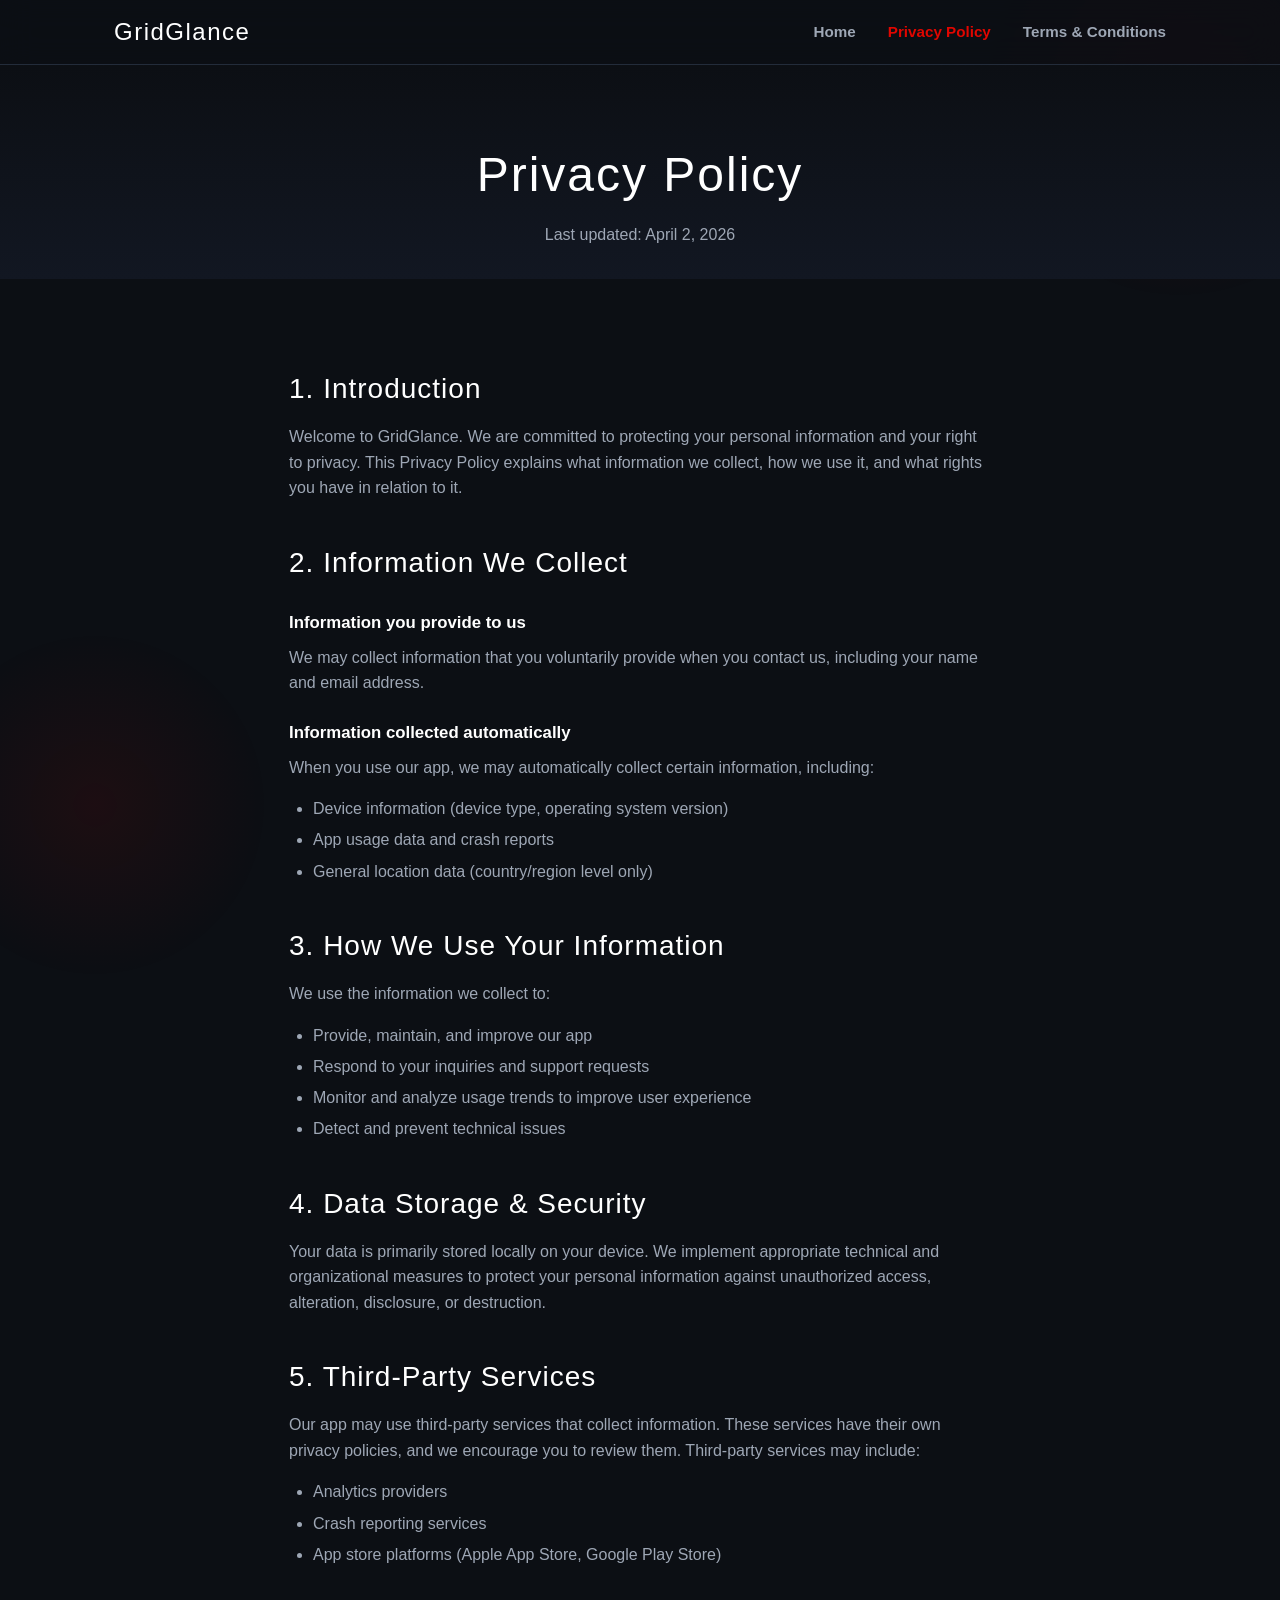
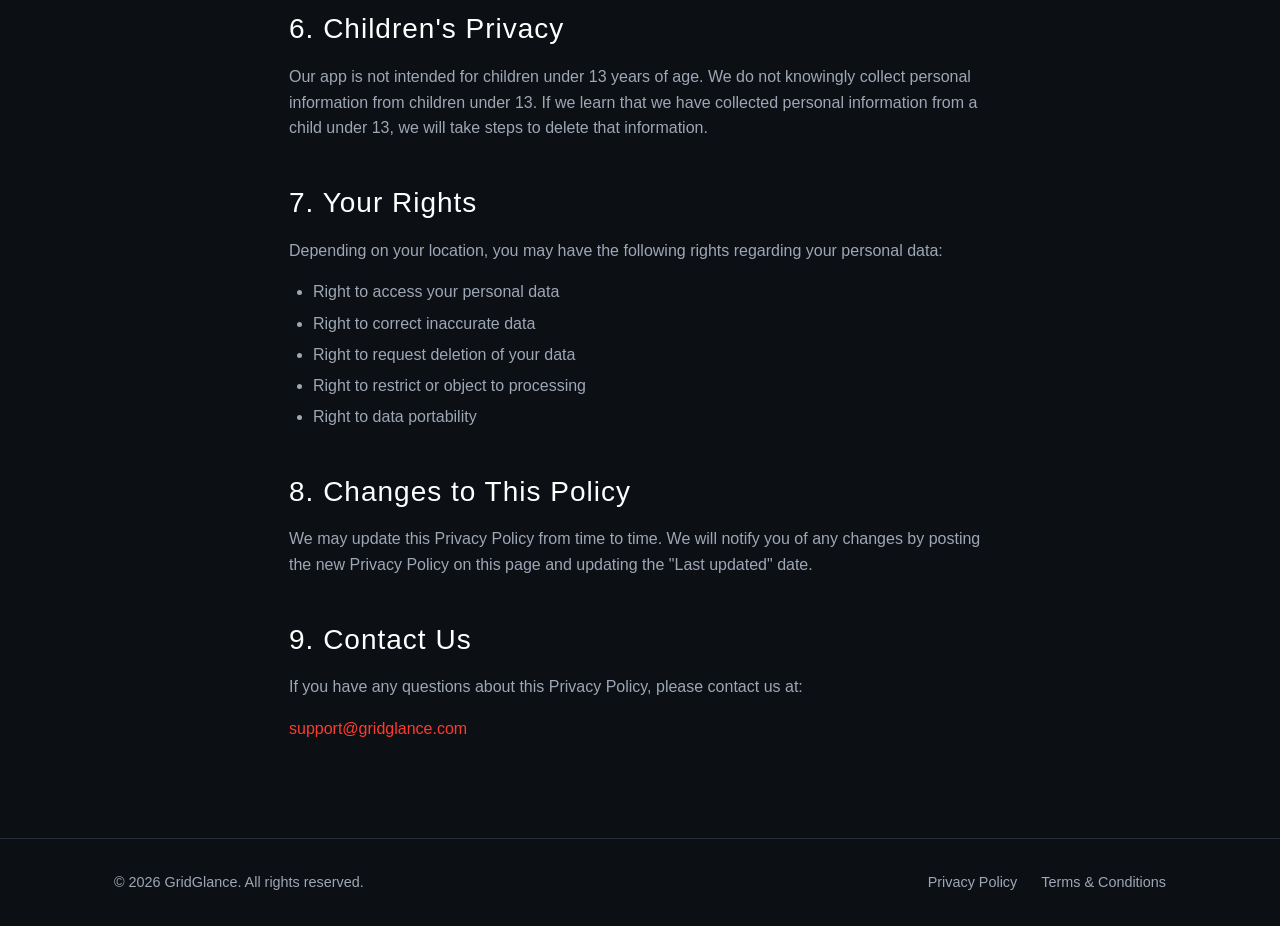
==== privacy.html @ 72bb7f55 "Add initial HTML, CSS, and JavaScript files for GridGlance web application" ====
<!DOCTYPE html>
<html lang="en">
<head>
    <meta charset="UTF-8">
    <meta name="viewport" content="width=device-width, initial-scale=1.0">
    <title>Privacy Policy - GridGlance</title>
    <link rel="stylesheet" href="css/style.css">
</head>
<body>
    <nav class="navbar">
        <div class="container nav-container">
            <a href="index.html" class="logo">GridGlance</a>
            <ul class="nav-links">
                <li><a href="index.html">Home</a></li>
                <li><a href="privacy.html" class="active">Privacy Policy</a></li>
                <li><a href="terms.html">Terms &amp; Conditions</a></li>
            </ul>
            <button class="nav-toggle" aria-label="Toggle navigation">
                <span></span>
                <span></span>
                <span></span>
            </button>
        </div>
    </nav>

    <section class="page-header">
        <div class="container">
            <h1>Privacy Policy</h1>
            <p>Last updated: April 2, 2026</p>
        </div>
    </section>

    <section class="content">
        <div class="container content-narrow">
            <h2>1. Introduction</h2>
            <p>Welcome to GridGlance. We are committed to protecting your personal information and your right to privacy. This Privacy Policy explains what information we collect, how we use it, and what rights you have in relation to it.</p>

            <h2>2. Information We Collect</h2>
            <h3>Information you provide to us</h3>
            <p>We may collect information that you voluntarily provide when you contact us, including your name and email address.</p>

            <h3>Information collected automatically</h3>
            <p>When you use our app, we may automatically collect certain information, including:</p>
            <ul>
                <li>Device information (device type, operating system version)</li>
                <li>App usage data and crash reports</li>
                <li>General location data (country/region level only)</li>
            </ul>

            <h2>3. How We Use Your Information</h2>
            <p>We use the information we collect to:</p>
            <ul>
                <li>Provide, maintain, and improve our app</li>
                <li>Respond to your inquiries and support requests</li>
                <li>Monitor and analyze usage trends to improve user experience</li>
                <li>Detect and prevent technical issues</li>
            </ul>

            <h2>4. Data Storage & Security</h2>
            <p>Your data is primarily stored locally on your device. We implement appropriate technical and organizational measures to protect your personal information against unauthorized access, alteration, disclosure, or destruction.</p>

            <h2>5. Third-Party Services</h2>
            <p>Our app may use third-party services that collect information. These services have their own privacy policies, and we encourage you to review them. Third-party services may include:</p>
            <ul>
                <li>Analytics providers</li>
                <li>Crash reporting services</li>
                <li>App store platforms (Apple App Store, Google Play Store)</li>
            </ul>

            <h2>6. Children's Privacy</h2>
            <p>Our app is not intended for children under 13 years of age. We do not knowingly collect personal information from children under 13. If we learn that we have collected personal information from a child under 13, we will take steps to delete that information.</p>

            <h2>7. Your Rights</h2>
            <p>Depending on your location, you may have the following rights regarding your personal data:</p>
            <ul>
                <li>Right to access your personal data</li>
                <li>Right to correct inaccurate data</li>
                <li>Right to request deletion of your data</li>
                <li>Right to restrict or object to processing</li>
                <li>Right to data portability</li>
            </ul>

            <h2>8. Changes to This Policy</h2>
            <p>We may update this Privacy Policy from time to time. We will notify you of any changes by posting the new Privacy Policy on this page and updating the "Last updated" date.</p>

            <h2>9. Contact Us</h2>
            <p>If you have any questions about this Privacy Policy, please contact us at:</p>
            <p><a href="mailto:support@gridglance.com">support@gridglance.com</a></p>
        </div>
    </section>

    <footer class="footer">
        <div class="container">
            <div class="footer-content">
                <p>&copy; 2026 GridGlance. All rights reserved.</p>
                <div class="footer-links">
                    <a href="privacy.html">Privacy Policy</a>
                    <a href="terms.html">Terms &amp; Conditions</a>
                </div>
            </div>
        </div>
    </footer>

    <script src="js/script.js"></script>
</body>
</html>
---- css/style.css ----
/* ===== Reset & Base ===== */
*,
*::before,
*::after {
    margin: 0;
    padding: 0;
    box-sizing: border-box;
}

@import url('https://fonts.googleapis.com/css2?family=Bebas+Neue&family=Titillium+Web:wght@300;400;600;700&display=swap');

:root {
    /* Brand */
    --f1-red: #E10600;
    --f1-red-bright: #FF3B30;

    /* Dark theme (default) */
    --bg: #0C0F14;
    --bg-alt: #121722;
    --surface: #151B24;
    --surface-alt: #1C2430;
    --border: #232C3A;
    --text: #ffffff;
    --text-muted: #9EA7B5;

    /* Design tokens */
    --radius: 18px;
    --radius-sm: 12px;
    --radius-xs: 6px;
    --glass-opacity: 0.95;
}

html {
    scroll-behavior: smooth;
}

body {
    font-family: 'Titillium Web', -apple-system, BlinkMacSystemFont, "Segoe UI", Roboto, sans-serif;
    color: var(--text);
    background: var(--bg);
    line-height: 1.6;
    min-height: 100vh;
    display: flex;
    flex-direction: column;
}

a {
    color: var(--f1-red-bright);
    text-decoration: none;
}

a:hover {
    text-decoration: underline;
}

ul {
    padding-left: 1.5rem;
}

h1, h2, h3 {
    font-family: 'Bebas Neue', sans-serif;
    letter-spacing: 1.2px;
    font-weight: 400;
}

.container {
    max-width: 1100px;
    margin: 0 auto;
    padding: 0 1.5rem;
}

/* ===== Background Glow (matches F1Scaffold) ===== */
body::before,
body::after {
    content: '';
    position: fixed;
    border-radius: 50%;
    pointer-events: none;
    z-index: 0;
}

body::before {
    width: 400px;
    height: 400px;
    top: -100px;
    right: -100px;
    background: radial-gradient(circle, rgba(225, 6, 0, 0.12) 0%, transparent 70%);
}

body::after {
    width: 350px;
    height: 350px;
    bottom: -80px;
    left: -80px;
    background: radial-gradient(circle, rgba(225, 6, 0, 0.08) 0%, transparent 70%);
}

/* ===== Navbar ===== */
.navbar {
    background: rgba(12, 15, 20, 0.85);
    backdrop-filter: blur(16px);
    -webkit-backdrop-filter: blur(16px);
    border-bottom: 1px solid var(--border);
    position: sticky;
    top: 0;
    z-index: 100;
}

.nav-container {
    display: flex;
    align-items: center;
    justify-content: space-between;
    height: 64px;
}

.logo {
    font-family: 'Bebas Neue', sans-serif;
    font-size: 1.5rem;
    font-weight: 400;
    color: var(--text);
    text-decoration: none;
    letter-spacing: 1.5px;
}

.logo:hover {
    text-decoration: none;
    color: var(--f1-red);
}

.nav-links {
    display: flex;
    list-style: none;
    gap: 2rem;
    padding: 0;
}

.nav-links a {
    color: var(--text-muted);
    font-size: 0.95rem;
    font-weight: 600;
    text-decoration: none;
    transition: color 0.2s;
}

.nav-links a:hover,
.nav-links a.active {
    color: var(--f1-red);
    text-decoration: none;
}

.nav-toggle {
    display: none;
    flex-direction: column;
    gap: 5px;
    background: none;
    border: none;
    cursor: pointer;
    padding: 4px;
}

.nav-toggle span {
    display: block;
    width: 24px;
    height: 2px;
    background: var(--text);
    border-radius: 2px;
    transition: 0.3s;
}

/* ===== Hero ===== */
.hero {
    text-align: center;
    padding: 7rem 1.5rem 5rem;
    position: relative;
    z-index: 1;
    background: linear-gradient(180deg, var(--bg) 0%, var(--bg-alt) 100%);
}

.hero h1 {
    font-size: 4rem;
    letter-spacing: 3px;
    margin-bottom: 1rem;
    color: var(--text);
}

.hero-subtitle {
    font-size: 1.15rem;
    color: var(--text-muted);
    margin-bottom: 2.5rem;
    max-width: 480px;
    margin-left: auto;
    margin-right: auto;
    font-weight: 300;
}

.download-buttons {
    display: flex;
    gap: 1rem;
    justify-content: center;
    flex-wrap: wrap;
}

.btn {
    display: inline-flex;
    align-items: center;
    gap: 0.5rem;
    padding: 0.85rem 1.75rem;
    border-radius: var(--radius-sm);
    font-family: 'Titillium Web', sans-serif;
    font-size: 1rem;
    font-weight: 600;
    text-decoration: none;
    transition: all 0.2s;
}

.btn:hover {
    text-decoration: none;
    transform: translateY(-1px);
}

.btn-primary {
    background: linear-gradient(135deg, var(--f1-red), var(--f1-red-bright));
    color: #fff;
    border: none;
}

.btn-primary:hover {
    box-shadow: 0 4px 20px rgba(225, 6, 0, 0.35);
}

.btn-secondary {
    background: var(--surface);
    color: var(--text);
    border: 1px solid var(--border);
}

.btn-secondary:hover {
    border-color: var(--f1-red);
    box-shadow: 0 4px 20px rgba(225, 6, 0, 0.15);
}

/* ===== Glass Card (matches GlassCard widget) ===== */
.glass-card {
    background: linear-gradient(135deg,
        rgba(21, 27, 36, var(--glass-opacity)),
        rgba(28, 36, 48, var(--glass-opacity)));
    border: 1px solid var(--border);
    border-radius: var(--radius);
    position: relative;
    overflow: hidden;
    transition: box-shadow 0.2s;
}

.glass-card::before {
    content: '';
    position: absolute;
    left: 0;
    top: 0;
    bottom: 0;
    width: 3px;
    background: linear-gradient(180deg, var(--f1-red), transparent);
    border-radius: var(--radius) 0 0 var(--radius);
}

.glass-card:hover {
    box-shadow: 0 10px 18px rgba(0, 0, 0, 0.35);
}

/* ===== Features ===== */
.features {
    padding: 5rem 1.5rem;
    position: relative;
    z-index: 1;
}

.features h2 {
    text-align: center;
    font-size: 2.5rem;
    letter-spacing: 2px;
    margin-bottom: 3rem;
}

.features-grid {
    display: grid;
    grid-template-columns: repeat(3, 1fr);
    gap: 1.5rem;
}

.feature-card {
    text-align: center;
    padding: 2rem 1.5rem;
}

.feature-icon {
    font-size: 2.5rem;
    margin-bottom: 1rem;
}

.feature-card h3 {
    font-size: 1.5rem;
    letter-spacing: 1px;
    margin-bottom: 0.5rem;
}

.feature-card p {
    color: var(--text-muted);
    font-size: 0.95rem;
    font-weight: 300;
}

/* ===== Contact ===== */
.contact {
    padding: 5rem 1.5rem;
    background: var(--bg-alt);
    text-align: center;
    position: relative;
    z-index: 1;
}

.contact h2 {
    font-size: 2.5rem;
    letter-spacing: 2px;
    margin-bottom: 0.75rem;
}

.contact > .container > p {
    color: var(--text-muted);
    margin-bottom: 2rem;
    font-weight: 300;
}

.contact-details {
    display: flex;
    justify-content: center;
    gap: 2rem;
    flex-wrap: wrap;
}

.contact-item {
    display: flex;
    align-items: center;
    gap: 0.5rem;
    font-size: 1.05rem;
}

.contact-item svg {
    color: var(--f1-red);
    flex-shrink: 0;
}

/* ===== Page Header (Privacy/Terms) ===== */
.page-header {
    padding: 4.5rem 1.5rem 2rem;
    background: linear-gradient(180deg, var(--bg) 0%, var(--bg-alt) 100%);
    text-align: center;
    position: relative;
    z-index: 1;
}

.page-header h1 {
    font-size: 3rem;
    letter-spacing: 2px;
    margin-bottom: 0.5rem;
}

.page-header p {
    color: var(--text-muted);
    font-weight: 300;
}

/* ===== Content (Privacy/Terms) ===== */
.content {
    padding: 3rem 1.5rem 5rem;
    position: relative;
    z-index: 1;
}

.content-narrow {
    max-width: 750px;
}

.content h2 {
    font-size: 1.75rem;
    letter-spacing: 1px;
    margin-top: 2.5rem;
    margin-bottom: 0.75rem;
    color: var(--text);
}

.content h3 {
    font-family: 'Titillium Web', sans-serif;
    font-size: 1.05rem;
    font-weight: 700;
    letter-spacing: 0;
    margin-top: 1.5rem;
    margin-bottom: 0.5rem;
}

.content p {
    color: var(--text-muted);
    margin-bottom: 1rem;
    font-weight: 300;
}

.content ul {
    color: var(--text-muted);
    margin-bottom: 1rem;
    font-weight: 300;
}

.content li {
    margin-bottom: 0.35rem;
}

/* ===== Footer ===== */
.footer {
    margin-top: auto;
    padding: 2rem 1.5rem;
    border-top: 1px solid var(--border);
    position: relative;
    z-index: 1;
}

.footer-content {
    display: flex;
    justify-content: space-between;
    align-items: center;
    flex-wrap: wrap;
    gap: 1rem;
}

.footer-content p {
    color: var(--text-muted);
    font-size: 0.9rem;
}

.footer-links {
    display: flex;
    gap: 1.5rem;
}

.footer-links a {
    color: var(--text-muted);
    font-size: 0.9rem;
}

.footer-links a:hover {
    color: var(--f1-red);
}

/* ===== Stat Pill (badge style from app) ===== */
.stat-pill {
    display: inline-block;
    padding: 4px 10px;
    border-radius: 20px;
    font-size: 0.75rem;
    font-weight: 700;
    letter-spacing: 0.6px;
    background: linear-gradient(135deg, var(--f1-red), var(--f1-red-bright));
    color: #fff;
}

/* ===== Responsive ===== */
@media (max-width: 768px) {
    .nav-toggle {
        display: flex;
    }

    .nav-links {
        display: none;
        position: absolute;
        top: 64px;
        left: 0;
        right: 0;
        background: rgba(12, 15, 20, 0.95);
        backdrop-filter: blur(16px);
        -webkit-backdrop-filter: blur(16px);
        flex-direction: column;
        padding: 1.5rem;
        gap: 1rem;
        border-bottom: 1px solid var(--border);
    }

    .nav-links.open {
        display: flex;
    }

    .hero {
        padding: 4.5rem 1.5rem 3.5rem;
    }

    .hero h1 {
        font-size: 3rem;
    }

    .features-grid {
        grid-template-columns: 1fr;
        gap: 1rem;
    }

    .footer-content {
        flex-direction: column;
        text-align: center;
    }
}
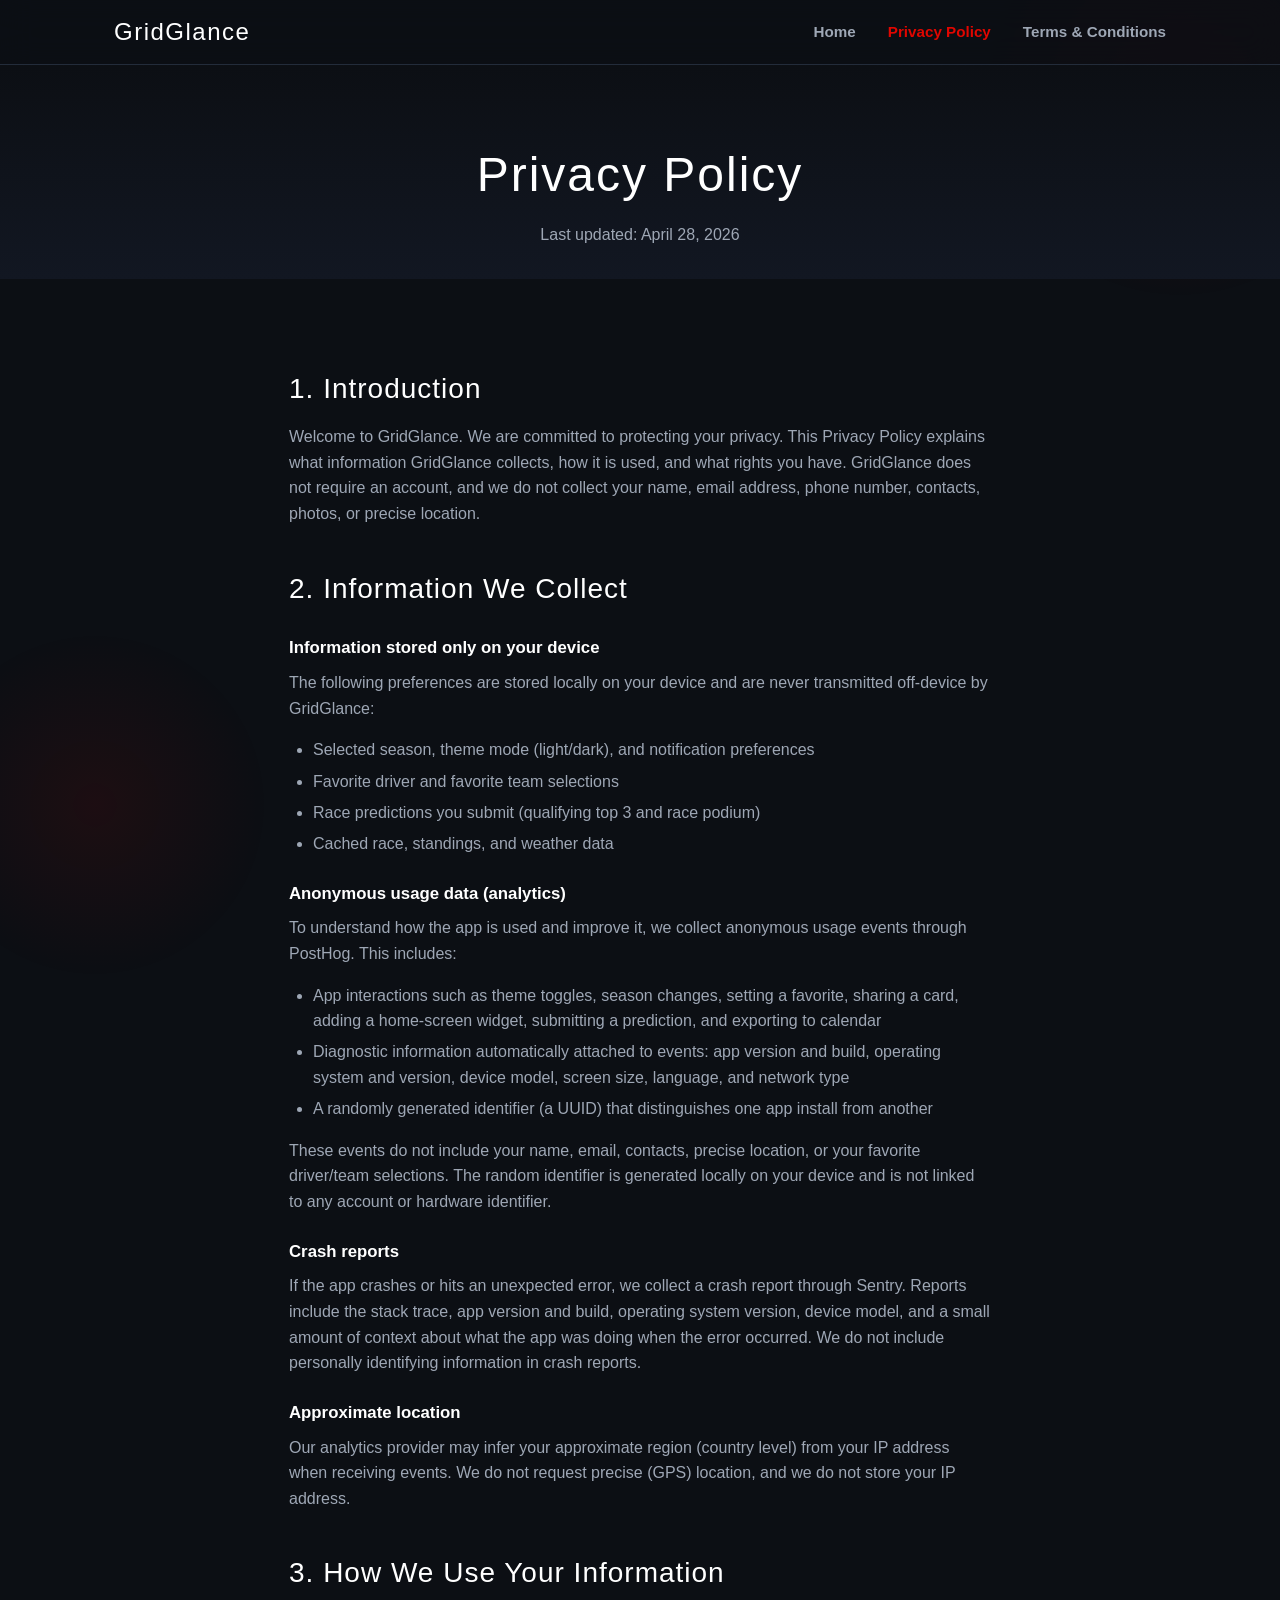
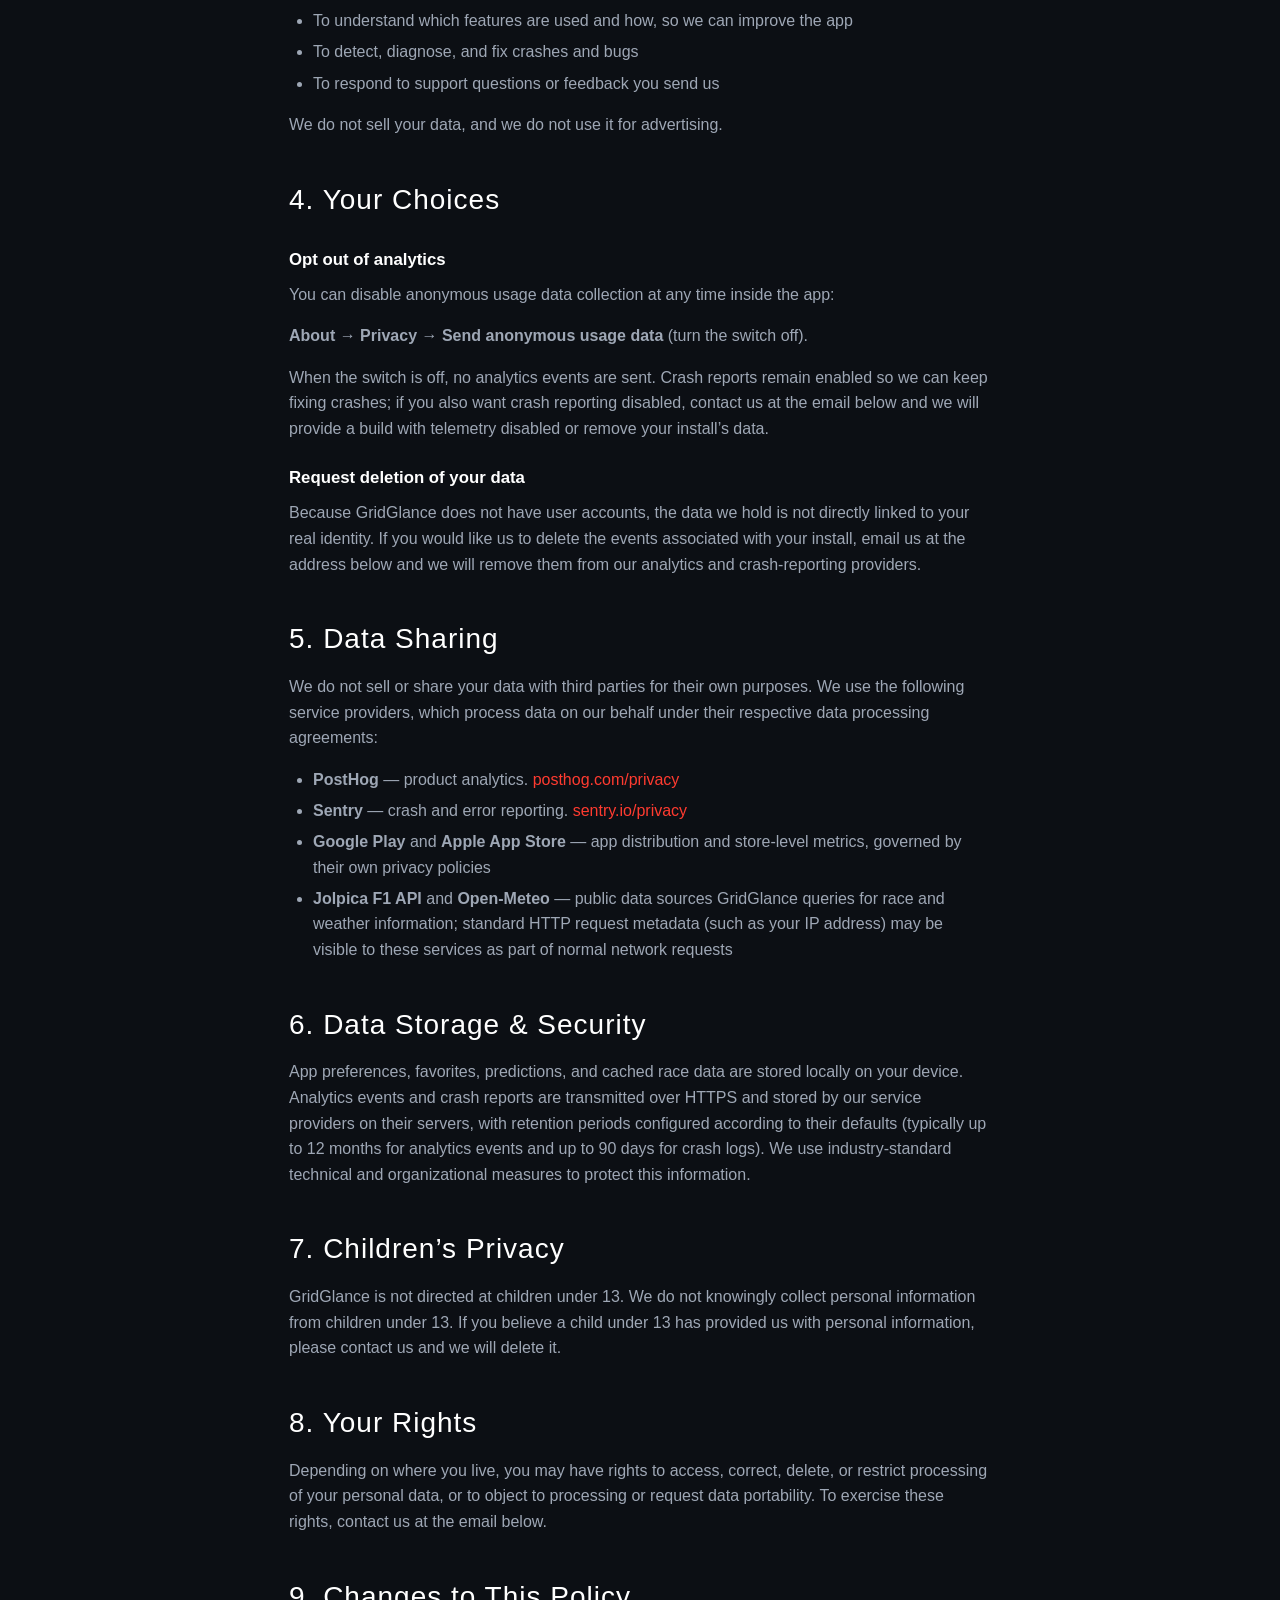
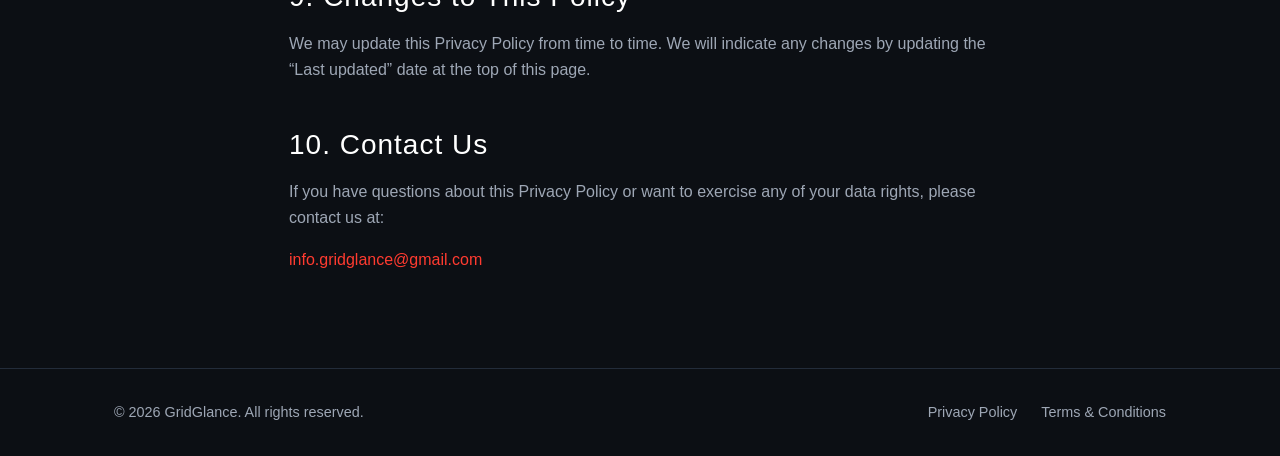
==== commit a48808ab: "Update privacy policy with revised information on data collection and user rights" ====
--- a/privacy.html
+++ b/privacy.html
@@ -26,66 +26,82 @@
     <section class="page-header">
         <div class="container">
             <h1>Privacy Policy</h1>
-            <p>Last updated: April 2, 2026</p>
+            <p>Last updated: April 28, 2026</p>
         </div>
     </section>
 
     <section class="content">
         <div class="container content-narrow">
             <h2>1. Introduction</h2>
-            <p>Welcome to GridGlance. We are committed to protecting your personal information and your right to privacy. This Privacy Policy explains what information we collect, how we use it, and what rights you have in relation to it.</p>
+            <p>Welcome to GridGlance. We are committed to protecting your privacy. This Privacy Policy explains what information GridGlance collects, how it is used, and what rights you have. GridGlance does not require an account, and we do not collect your name, email address, phone number, contacts, photos, or precise location.</p>
 
             <h2>2. Information We Collect</h2>
-            <h3>Information you provide to us</h3>
-            <p>We may collect information that you voluntarily provide when you contact us, including your name and email address.</p>
 
-            <h3>Information collected automatically</h3>
-            <p>When you use our app, we may automatically collect certain information, including:</p>
+            <h3>Information stored only on your device</h3>
+            <p>The following preferences are stored locally on your device and are never transmitted off-device by GridGlance:</p>
             <ul>
-                <li>Device information (device type, operating system version)</li>
-                <li>App usage data and crash reports</li>
-                <li>General location data (country/region level only)</li>
+                <li>Selected season, theme mode (light/dark), and notification preferences</li>
+                <li>Favorite driver and favorite team selections</li>
+                <li>Race predictions you submit (qualifying top 3 and race podium)</li>
+                <li>Cached race, standings, and weather data</li>
             </ul>
 
+            <h3>Anonymous usage data (analytics)</h3>
+            <p>To understand how the app is used and improve it, we collect anonymous usage events through PostHog. This includes:</p>
+            <ul>
+                <li>App interactions such as theme toggles, season changes, setting a favorite, sharing a card, adding a home-screen widget, submitting a prediction, and exporting to calendar</li>
+                <li>Diagnostic information automatically attached to events: app version and build, operating system and version, device model, screen size, language, and network type</li>
+                <li>A randomly generated identifier (a UUID) that distinguishes one app install from another</li>
+            </ul>
+            <p>These events do not include your name, email, contacts, precise location, or your favorite driver/team selections. The random identifier is generated locally on your device and is not linked to any account or hardware identifier.</p>
+
+            <h3>Crash reports</h3>
+            <p>If the app crashes or hits an unexpected error, we collect a crash report through Sentry. Reports include the stack trace, app version and build, operating system version, device model, and a small amount of context about what the app was doing when the error occurred. We do not include personally identifying information in crash reports.</p>
+
+            <h3>Approximate location</h3>
+            <p>Our analytics provider may infer your approximate region (country level) from your IP address when receiving events. We do not request precise (GPS) location, and we do not store your IP address.</p>
+
             <h2>3. How We Use Your Information</h2>
-            <p>We use the information we collect to:</p>
             <ul>
-                <li>Provide, maintain, and improve our app</li>
-                <li>Respond to your inquiries and support requests</li>
-                <li>Monitor and analyze usage trends to improve user experience</li>
-                <li>Detect and prevent technical issues</li>
+                <li>To understand which features are used and how, so we can improve the app</li>
+                <li>To detect, diagnose, and fix crashes and bugs</li>
+                <li>To respond to support questions or feedback you send us</li>
+            </ul>
+            <p>We do not sell your data, and we do not use it for advertising.</p>
+
+            <h2>4. Your Choices</h2>
+            <h3>Opt out of analytics</h3>
+            <p>You can disable anonymous usage data collection at any time inside the app:</p>
+            <p><strong>About &rarr; Privacy &rarr; Send anonymous usage data</strong> (turn the switch off).</p>
+            <p>When the switch is off, no analytics events are sent. Crash reports remain enabled so we can keep fixing crashes; if you also want crash reporting disabled, contact us at the email below and we will provide a build with telemetry disabled or remove your install&rsquo;s data.</p>
+
+            <h3>Request deletion of your data</h3>
+            <p>Because GridGlance does not have user accounts, the data we hold is not directly linked to your real identity. If you would like us to delete the events associated with your install, email us at the address below and we will remove them from our analytics and crash-reporting providers.</p>
+
+            <h2>5. Data Sharing</h2>
+            <p>We do not sell or share your data with third parties for their own purposes. We use the following service providers, which process data on our behalf under their respective data processing agreements:</p>
+            <ul>
+                <li><strong>PostHog</strong> &mdash; product analytics. <a href="https://posthog.com/privacy" target="_blank" rel="noopener">posthog.com/privacy</a></li>
+                <li><strong>Sentry</strong> &mdash; crash and error reporting. <a href="https://sentry.io/privacy/" target="_blank" rel="noopener">sentry.io/privacy</a></li>
+                <li><strong>Google Play</strong> and <strong>Apple App Store</strong> &mdash; app distribution and store-level metrics, governed by their own privacy policies</li>
+                <li><strong>Jolpica F1 API</strong> and <strong>Open-Meteo</strong> &mdash; public data sources GridGlance queries for race and weather information; standard HTTP request metadata (such as your IP address) may be visible to these services as part of normal network requests</li>
             </ul>
 
-            <h2>4. Data Storage & Security</h2>
-            <p>Your data is primarily stored locally on your device. We implement appropriate technical and organizational measures to protect your personal information against unauthorized access, alteration, disclosure, or destruction.</p>
+            <h2>6. Data Storage &amp; Security</h2>
+            <p>App preferences, favorites, predictions, and cached race data are stored locally on your device. Analytics events and crash reports are transmitted over HTTPS and stored by our service providers on their servers, with retention periods configured according to their defaults (typically up to 12 months for analytics events and up to 90 days for crash logs). We use industry-standard technical and organizational measures to protect this information.</p>
 
-            <h2>5. Third-Party Services</h2>
-            <p>Our app may use third-party services that collect information. These services have their own privacy policies, and we encourage you to review them. Third-party services may include:</p>
-            <ul>
-                <li>Analytics providers</li>
-                <li>Crash reporting services</li>
-                <li>App store platforms (Apple App Store, Google Play Store)</li>
-            </ul>
+            <h2>7. Children&rsquo;s Privacy</h2>
+            <p>GridGlance is not directed at children under 13. We do not knowingly collect personal information from children under 13. If you believe a child under 13 has provided us with personal information, please contact us and we will delete it.</p>
 
-            <h2>6. Children's Privacy</h2>
-            <p>Our app is not intended for children under 13 years of age. We do not knowingly collect personal information from children under 13. If we learn that we have collected personal information from a child under 13, we will take steps to delete that information.</p>
+            <h2>8. Your Rights</h2>
+            <p>Depending on where you live, you may have rights to access, correct, delete, or restrict processing of your personal data, or to object to processing or request data portability. To exercise these rights, contact us at the email below.</p>
 
-            <h2>7. Your Rights</h2>
-            <p>Depending on your location, you may have the following rights regarding your personal data:</p>
-            <ul>
-                <li>Right to access your personal data</li>
-                <li>Right to correct inaccurate data</li>
-                <li>Right to request deletion of your data</li>
-                <li>Right to restrict or object to processing</li>
-                <li>Right to data portability</li>
-            </ul>
+            <h2>9. Changes to This Policy</h2>
+            <p>We may update this Privacy Policy from time to time. We will indicate any changes by updating the &ldquo;Last updated&rdquo; date at the top of this page.</p>
 
-            <h2>8. Changes to This Policy</h2>
-            <p>We may update this Privacy Policy from time to time. We will notify you of any changes by posting the new Privacy Policy on this page and updating the "Last updated" date.</p>
-
-            <h2>9. Contact Us</h2>
-            <p>If you have any questions about this Privacy Policy, please contact us at:</p>
-            <p><a href="mailto:support@gridglance.com">support@gridglance.com</a></p>
+            <h2>10. Contact Us</h2>
+            <p>If you have questions about this Privacy Policy or want to exercise any of your data rights, please contact us at:</p>
+            <p><a href="mailto:info.gridglance@gmail.com">info.gridglance@gmail.com</a></p>
         </div>
     </section>
 
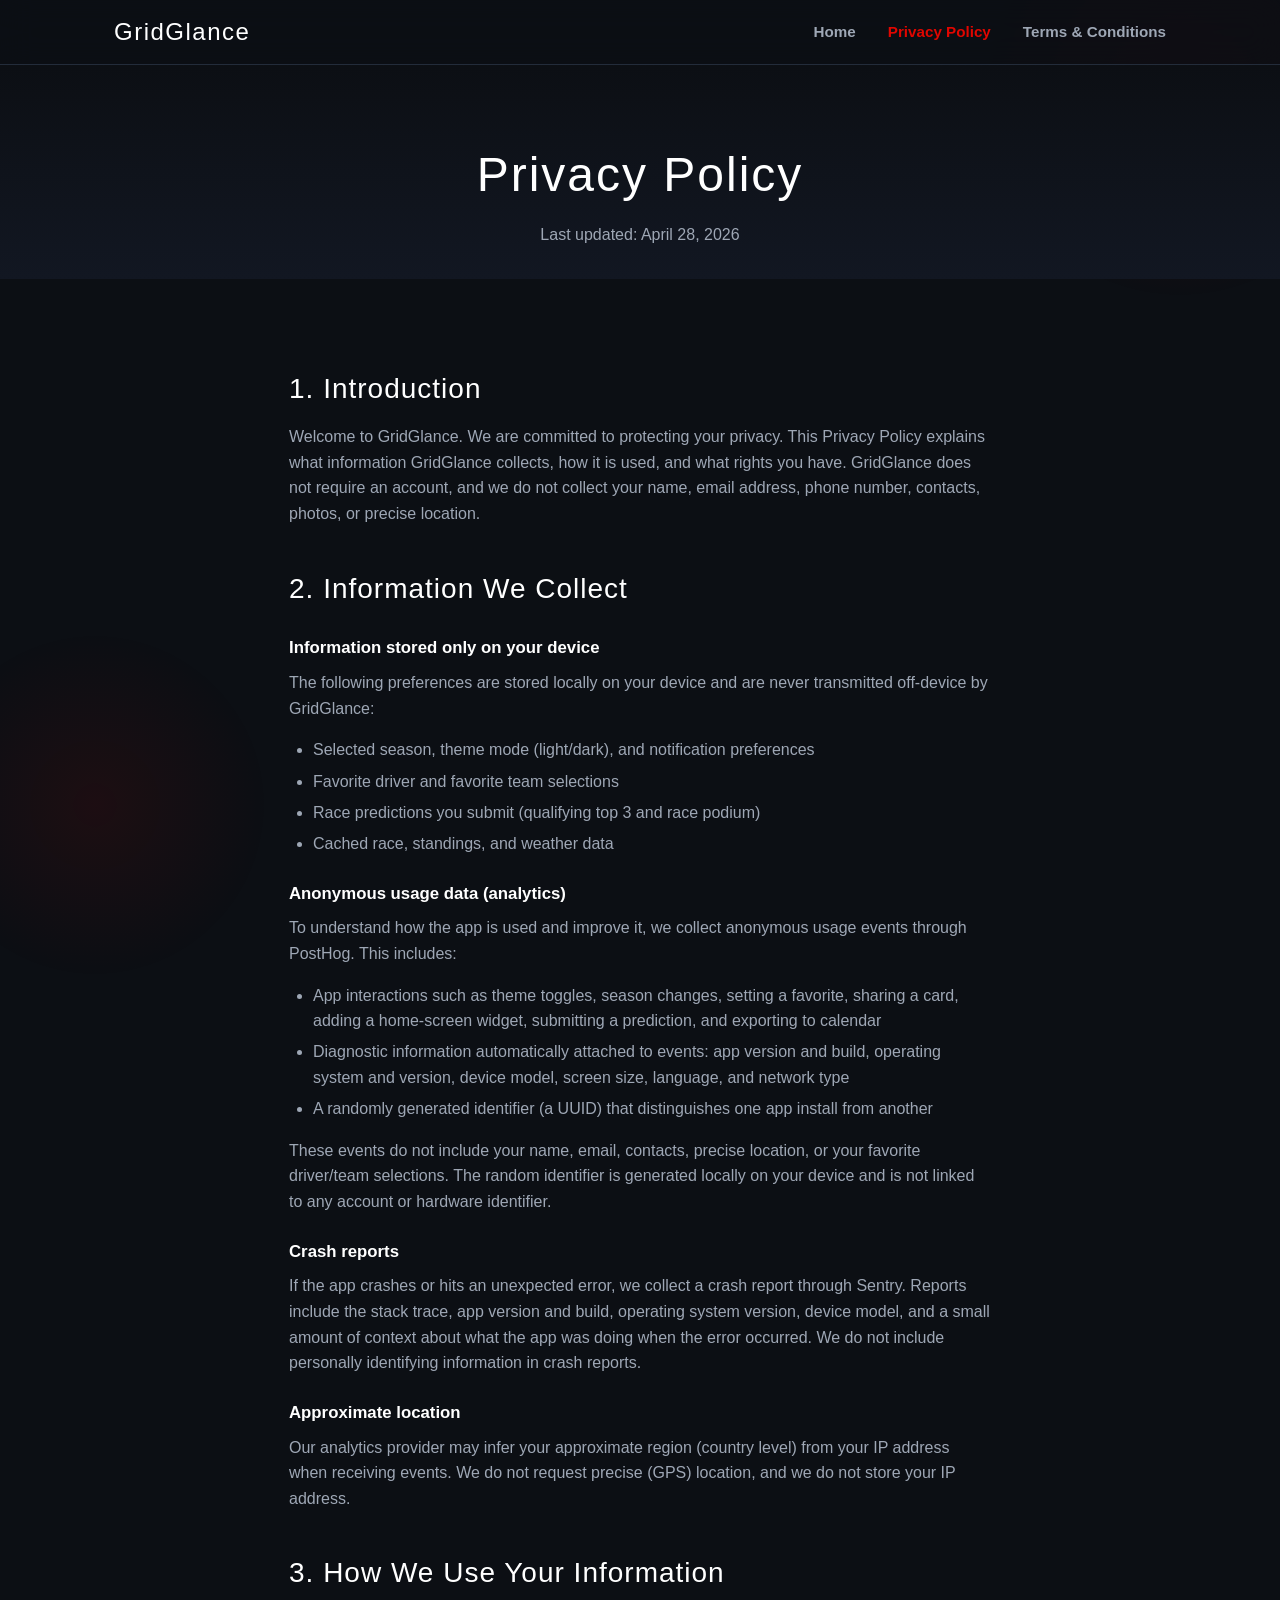
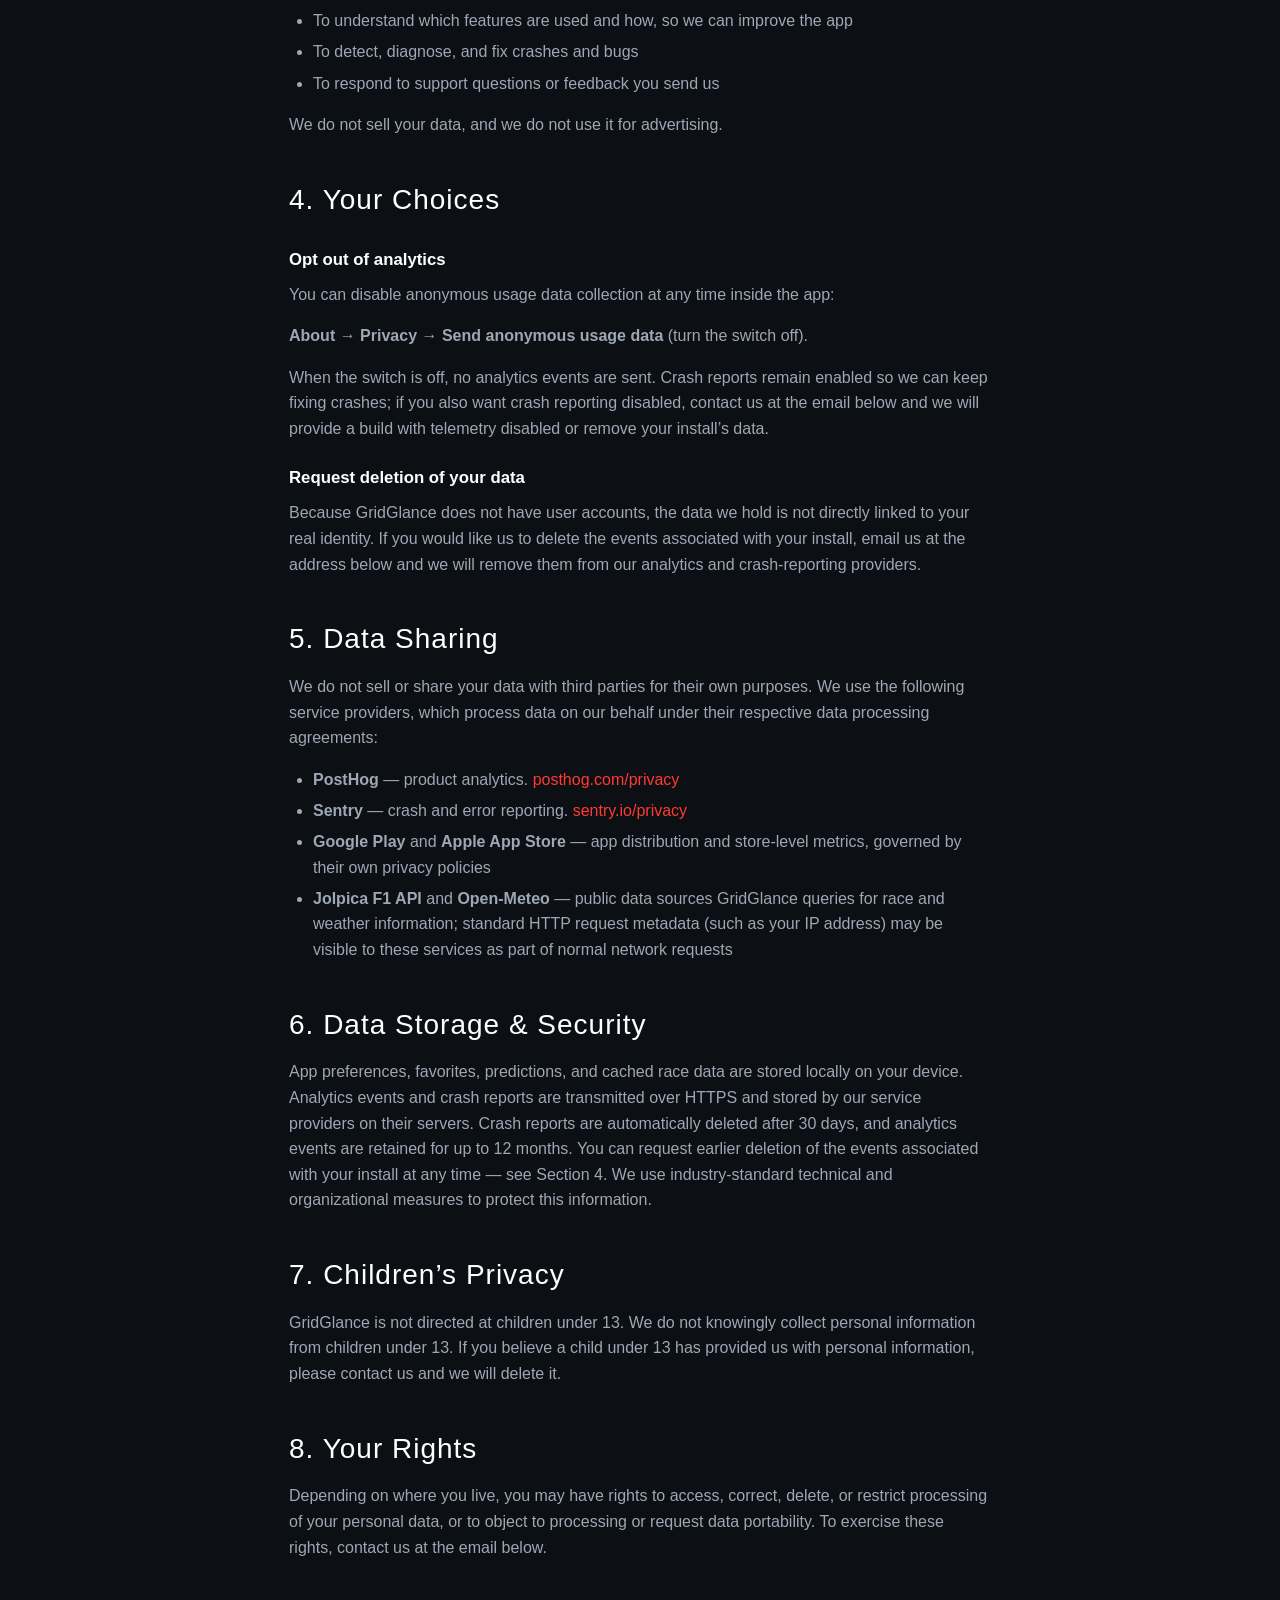
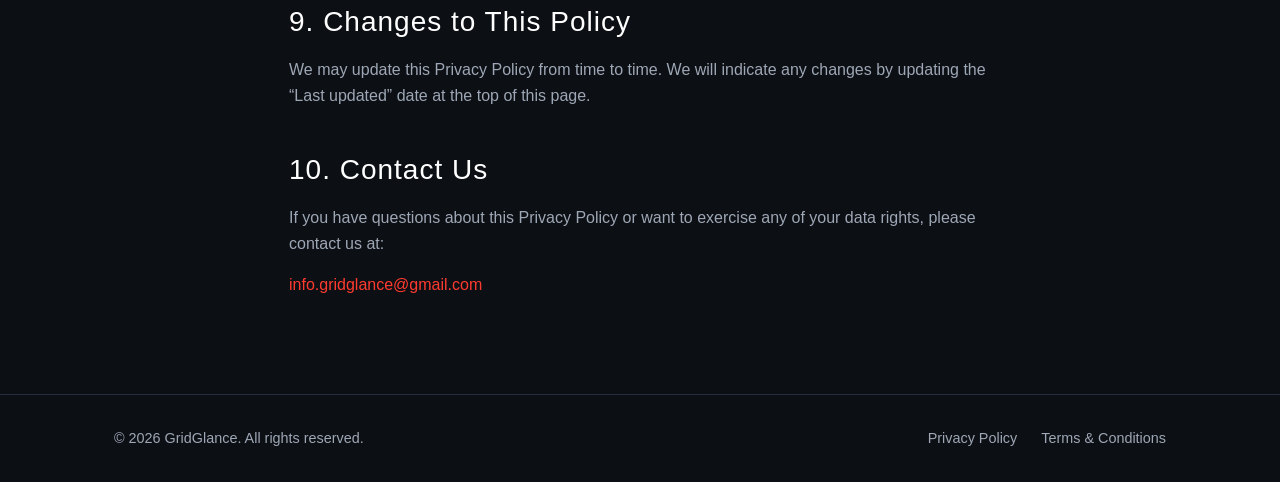
==== commit 8d457fa4: "Clarify data retention policies in privacy policy section on data storage and security" ====
--- a/privacy.html
+++ b/privacy.html
@@ -88,7 +88,7 @@
             </ul>
 
             <h2>6. Data Storage &amp; Security</h2>
-            <p>App preferences, favorites, predictions, and cached race data are stored locally on your device. Analytics events and crash reports are transmitted over HTTPS and stored by our service providers on their servers, with retention periods configured according to their defaults (typically up to 12 months for analytics events and up to 90 days for crash logs). We use industry-standard technical and organizational measures to protect this information.</p>
+            <p>App preferences, favorites, predictions, and cached race data are stored locally on your device. Analytics events and crash reports are transmitted over HTTPS and stored by our service providers on their servers. Crash reports are automatically deleted after 30 days, and analytics events are retained for up to 12 months. You can request earlier deletion of the events associated with your install at any time &mdash; see Section 4. We use industry-standard technical and organizational measures to protect this information.</p>
 
             <h2>7. Children&rsquo;s Privacy</h2>
             <p>GridGlance is not directed at children under 13. We do not knowingly collect personal information from children under 13. If you believe a child under 13 has provided us with personal information, please contact us and we will delete it.</p>
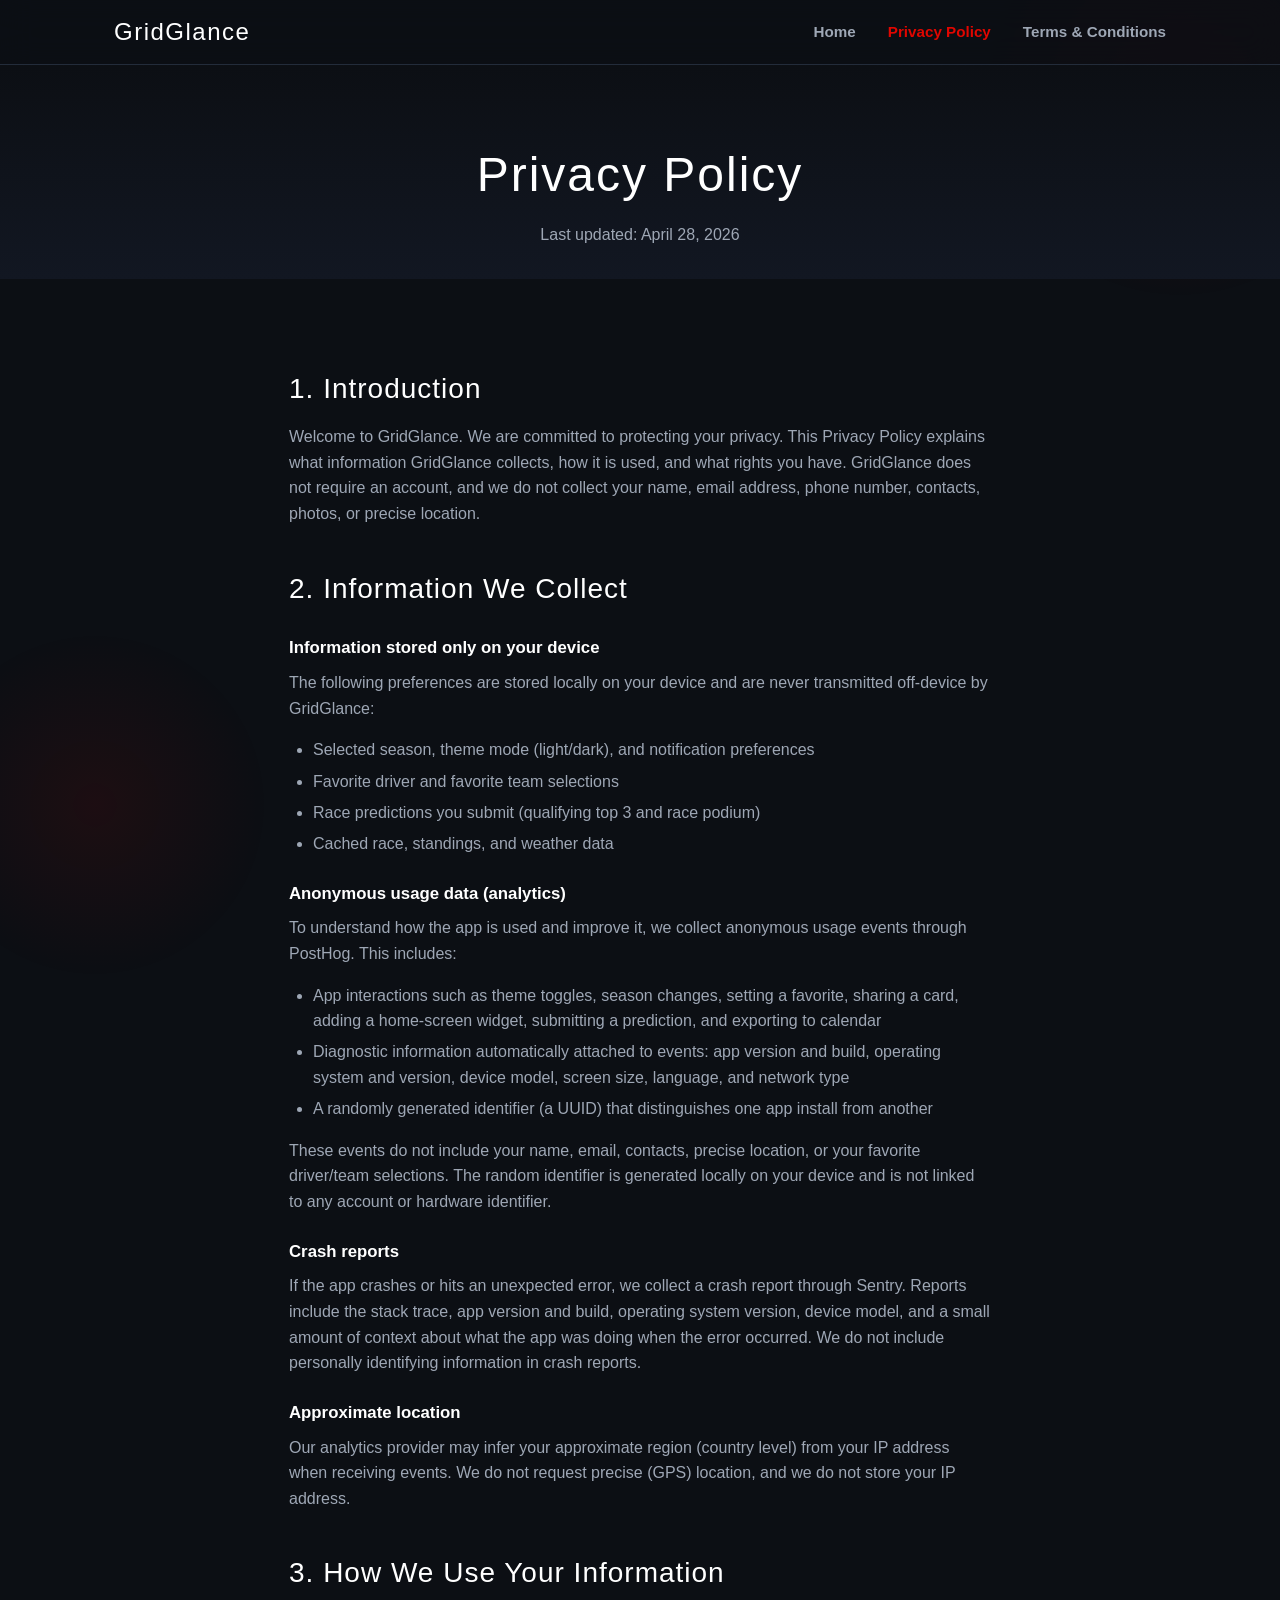
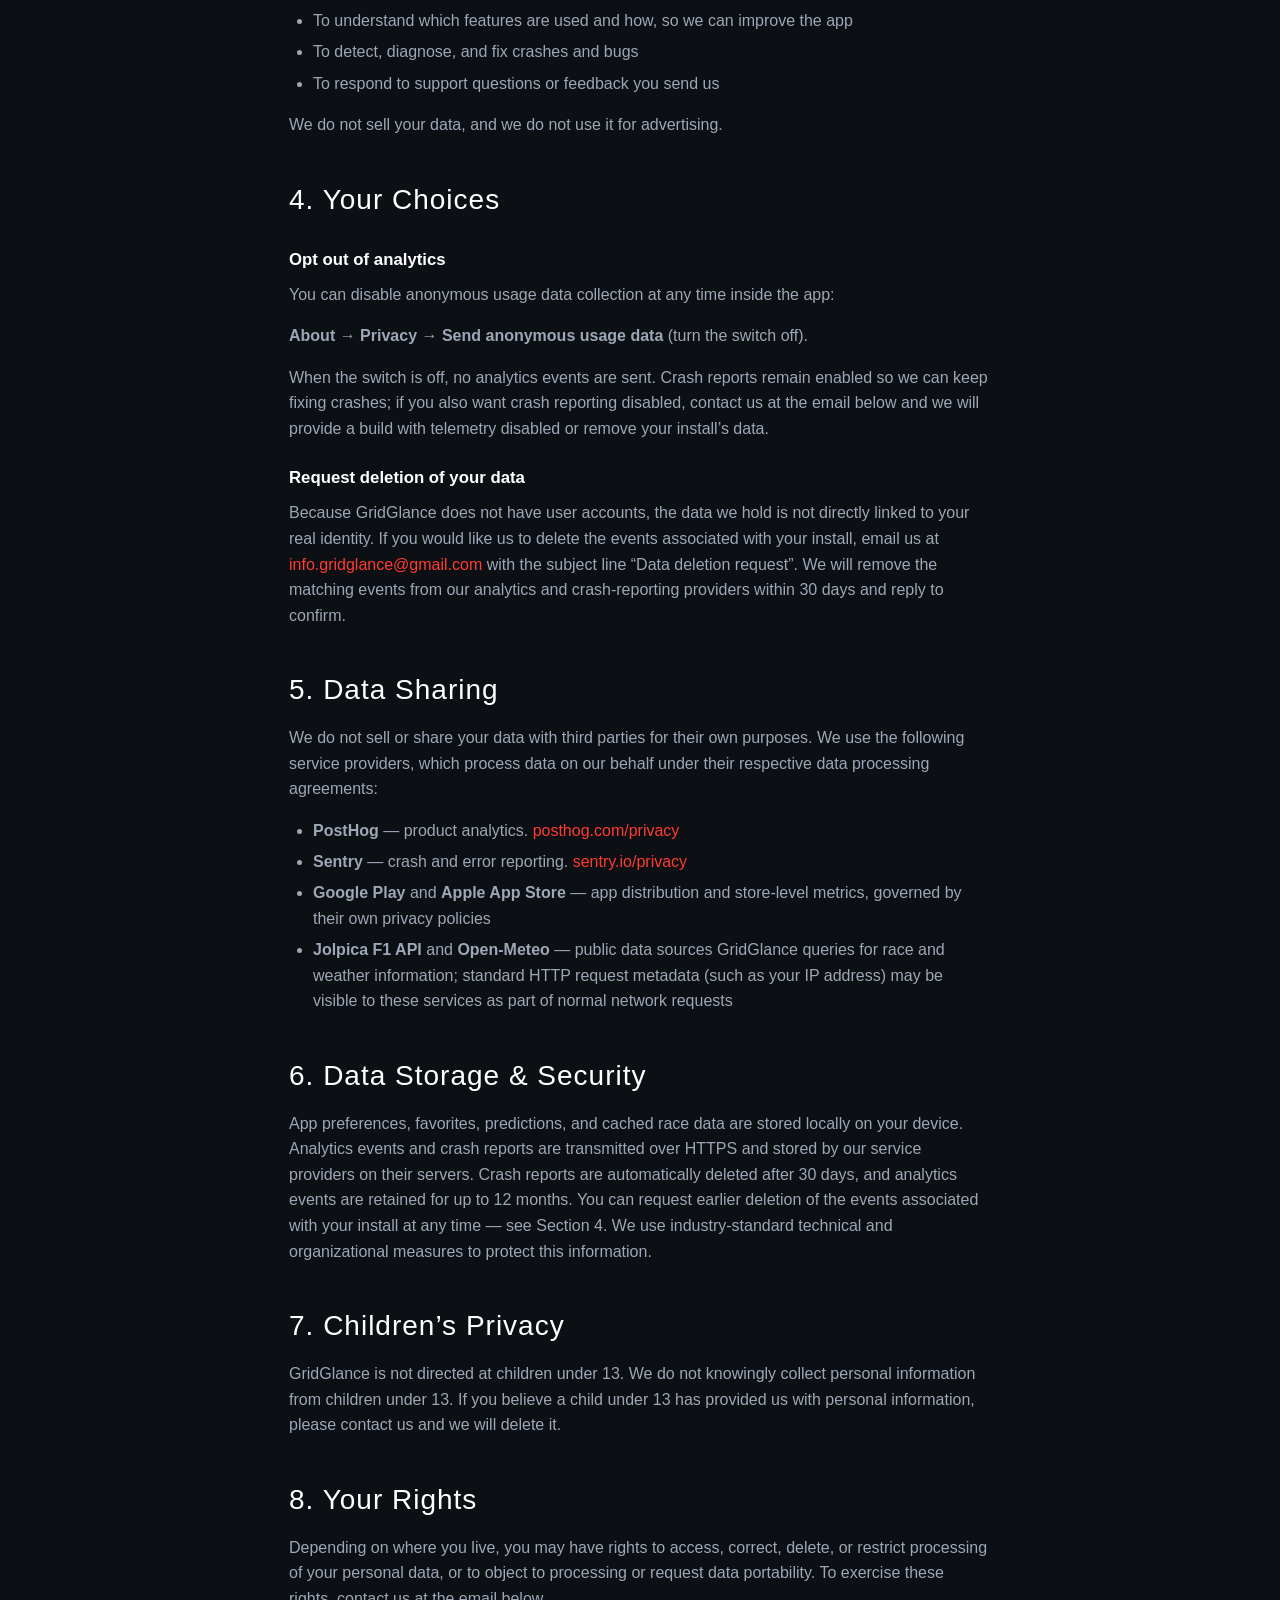
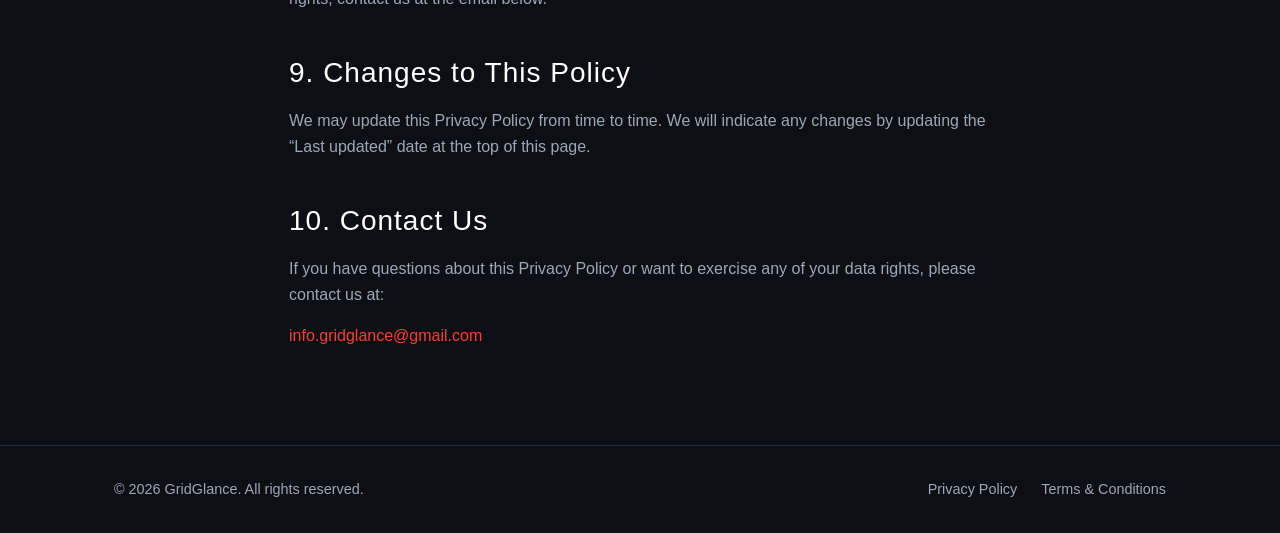
==== commit a97d8973: "Update privacy policy to include data deletion request process and contact information" ====
--- a/privacy.html
+++ b/privacy.html
@@ -75,8 +75,8 @@
             <p><strong>About &rarr; Privacy &rarr; Send anonymous usage data</strong> (turn the switch off).</p>
             <p>When the switch is off, no analytics events are sent. Crash reports remain enabled so we can keep fixing crashes; if you also want crash reporting disabled, contact us at the email below and we will provide a build with telemetry disabled or remove your install&rsquo;s data.</p>
 
-            <h3>Request deletion of your data</h3>
-            <p>Because GridGlance does not have user accounts, the data we hold is not directly linked to your real identity. If you would like us to delete the events associated with your install, email us at the address below and we will remove them from our analytics and crash-reporting providers.</p>
+            <h3 id="data-deletion">Request deletion of your data</h3>
+            <p>Because GridGlance does not have user accounts, the data we hold is not directly linked to your real identity. If you would like us to delete the events associated with your install, email us at <a href="mailto:info.gridglance@gmail.com?subject=Data%20deletion%20request">info.gridglance@gmail.com</a> with the subject line &ldquo;Data deletion request&rdquo;. We will remove the matching events from our analytics and crash-reporting providers within 30 days and reply to confirm.</p>
 
             <h2>5. Data Sharing</h2>
             <p>We do not sell or share your data with third parties for their own purposes. We use the following service providers, which process data on our behalf under their respective data processing agreements:</p>
